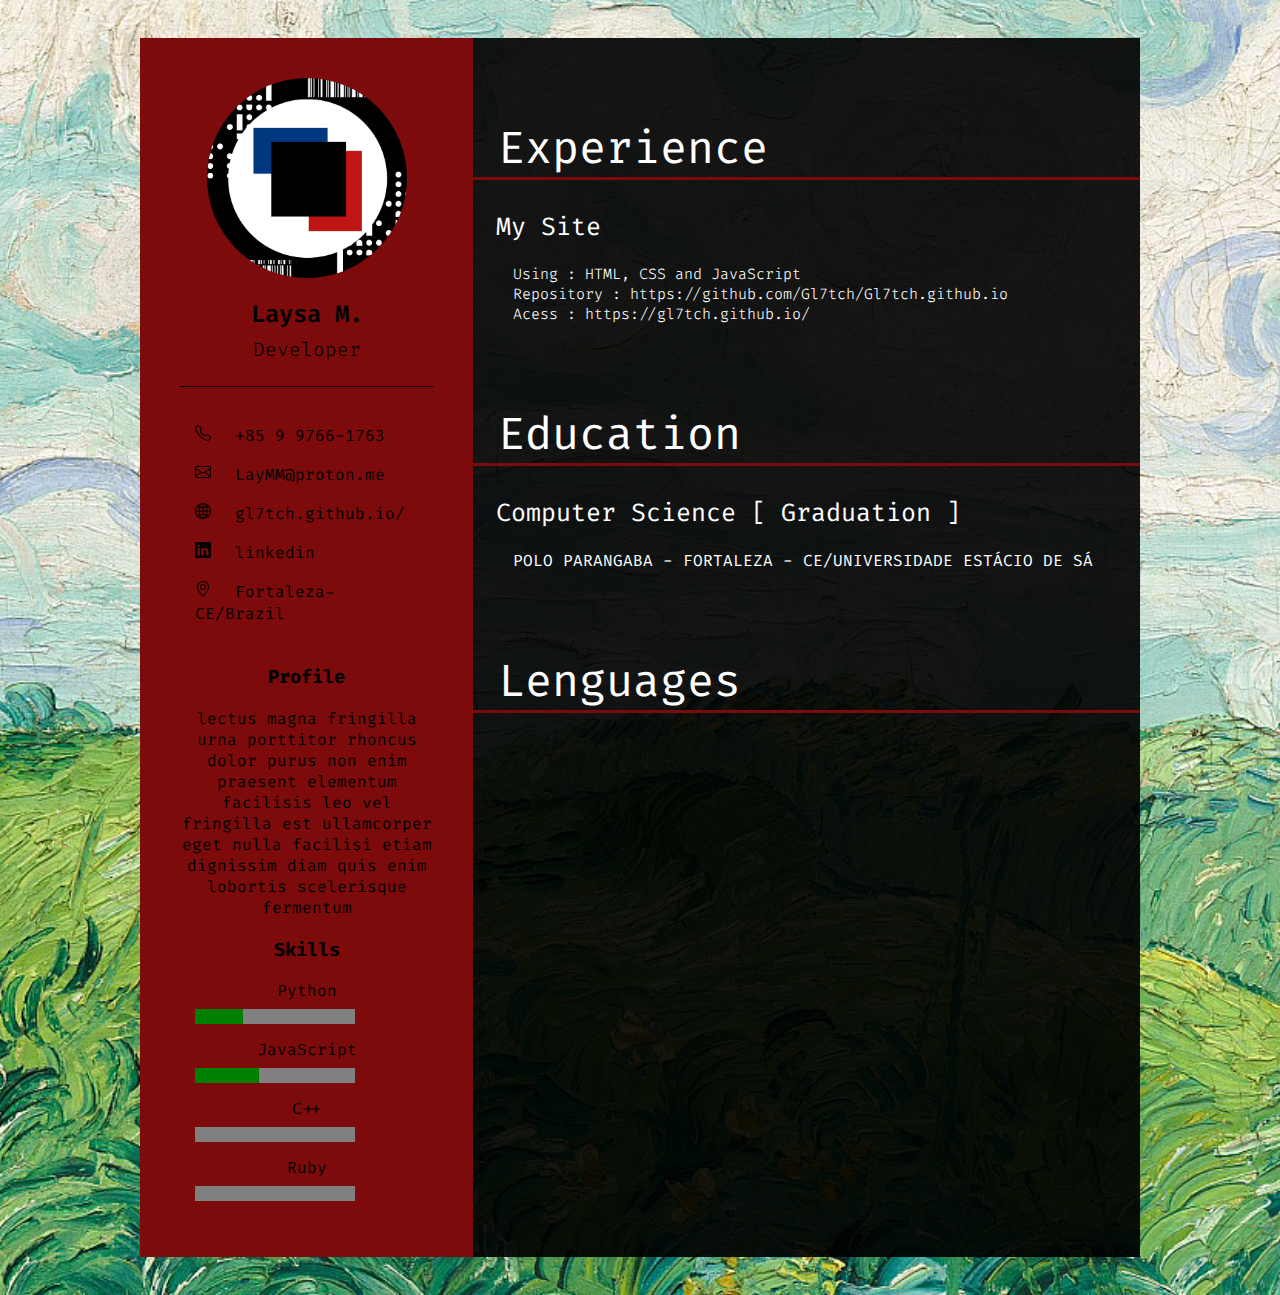
==== CV/curriculum.html @ d214e50e "first commit" ====
<!DOCTYPE html>
<html lang="en">
<head>
    <meta charset="UTF-8">
    <meta http-equiv="X-UA-Compatible" content="IE=edge">
    <meta name="viewport" content="width=device-width, initial-scale=1.0">
    <title>Curriculum</title>

    <link rel="preconnect" href="https://fonts.googleapis.com">
  <link rel="preconnect" href="https://fonts.gstatic.com" crossorigin>
  <link rel="preconnect" href="https://fonts.googleapis.com">
  <link rel="preconnect" href="https://fonts.gstatic.com" crossorigin>
  <link href="https://fonts.googleapis.com/css2?family=Fira+Code:wght@300;400;500;600;700&display=swap" rel="stylesheet">  

  <link rel="stylesheet" href="CSS/Components/contacts.css">
</head>
<body>
    <div class="container">
        <div class="leftSide">
            <div class="profileText">
                <div class="img">
                    <img src="assets/img/logo.png">
                </div>
                <h2>Laysa M.<br><span>Developer</span></h2>
            </div>
            <div class="contactInfo">
                <ul>
                    <li>
                        <spam class="icon">
                            <svg xmlns="http://www.w3.org/2000/svg" width="16" height="16" fill="currentColor" class="bi bi-telephone" viewBox="0 0 16 16">
                                <path d="M3.654 1.328a.678.678 0 0 0-1.015-.063L1.605 2.3c-.483.484-.661 1.169-.45 1.77a17.568 17.568 0 0 0 4.168 6.608 17.569 17.569 0 0 0 6.608 4.168c.601.211 1.286.033 1.77-.45l1.034-1.034a.678.678 0 0 0-.063-1.015l-2.307-1.794a.678.678 0 0 0-.58-.122l-2.19.547a1.745 1.745 0 0 1-1.657-.459L5.482 8.062a1.745 1.745 0 0 1-.46-1.657l.548-2.19a.678.678 0 0 0-.122-.58L3.654 1.328zM1.884.511a1.745 1.745 0 0 1 2.612.163L6.29 2.98c.329.423.445.974.315 1.494l-.547 2.19a.678.678 0 0 0 .178.643l2.457 2.457a.678.678 0 0 0 .644.178l2.189-.547a1.745 1.745 0 0 1 1.494.315l2.306 1.794c.829.645.905 1.87.163 2.611l-1.034 1.034c-.74.74-1.846 1.065-2.877.702a18.634 18.634 0 0 1-7.01-4.42 18.634 18.634 0 0 1-4.42-7.009c-.362-1.03-.037-2.137.703-2.877L1.885.511z"/>
                            </svg></spam>
                        <spam class="text">+85 9 9766-1763</spam>
                    </li>
                    <li>
                        <spam class="icon">
                            <svg xmlns="http://www.w3.org/2000/svg" width="16" height="16" fill="currentColor" class="bi bi-envelope" viewBox="0 0 16 16">
                                <path d="M0 4a2 2 0 0 1 2-2h12a2 2 0 0 1 2 2v8a2 2 0 0 1-2 2H2a2 2 0 0 1-2-2V4Zm2-1a1 1 0 0 0-1 1v.217l7 4.2 7-4.2V4a1 1 0 0 0-1-1H2Zm13 2.383-4.708 2.825L15 11.105V5.383Zm-.034 6.876-5.64-3.471L8 9.583l-1.326-.795-5.64 3.47A1 1 0 0 0 2 13h12a1 1 0 0 0 .966-.741ZM1 11.105l4.708-2.897L1 5.383v5.722Z"/>
                            </svg>
                        </spam>
                        <spam class="text">LayMM@proton.me</spam>
                    </li>
                    <li>
                        <spam class="icon">
                            <svg xmlns="http://www.w3.org/2000/svg" width="16" height="16" fill="currentColor" class="bi bi-globe2" viewBox="0 0 16 16">
                                <path d="M0 8a8 8 0 1 1 16 0A8 8 0 0 1 0 8zm7.5-6.923c-.67.204-1.335.82-1.887 1.855-.143.268-.276.56-.395.872.705.157 1.472.257 2.282.287V1.077zM4.249 3.539c.142-.384.304-.744.481-1.078a6.7 6.7 0 0 1 .597-.933A7.01 7.01 0 0 0 3.051 3.05c.362.184.763.349 1.198.49zM3.509 7.5c.036-1.07.188-2.087.436-3.008a9.124 9.124 0 0 1-1.565-.667A6.964 6.964 0 0 0 1.018 7.5h2.49zm1.4-2.741a12.344 12.344 0 0 0-.4 2.741H7.5V5.091c-.91-.03-1.783-.145-2.591-.332zM8.5 5.09V7.5h2.99a12.342 12.342 0 0 0-.399-2.741c-.808.187-1.681.301-2.591.332zM4.51 8.5c.035.987.176 1.914.399 2.741A13.612 13.612 0 0 1 7.5 10.91V8.5H4.51zm3.99 0v2.409c.91.03 1.783.145 2.591.332.223-.827.364-1.754.4-2.741H8.5zm-3.282 3.696c.12.312.252.604.395.872.552 1.035 1.218 1.65 1.887 1.855V11.91c-.81.03-1.577.13-2.282.287zm.11 2.276a6.696 6.696 0 0 1-.598-.933 8.853 8.853 0 0 1-.481-1.079 8.38 8.38 0 0 0-1.198.49 7.01 7.01 0 0 0 2.276 1.522zm-1.383-2.964A13.36 13.36 0 0 1 3.508 8.5h-2.49a6.963 6.963 0 0 0 1.362 3.675c.47-.258.995-.482 1.565-.667zm6.728 2.964a7.009 7.009 0 0 0 2.275-1.521 8.376 8.376 0 0 0-1.197-.49 8.853 8.853 0 0 1-.481 1.078 6.688 6.688 0 0 1-.597.933zM8.5 11.909v3.014c.67-.204 1.335-.82 1.887-1.855.143-.268.276-.56.395-.872A12.63 12.63 0 0 0 8.5 11.91zm3.555-.401c.57.185 1.095.409 1.565.667A6.963 6.963 0 0 0 14.982 8.5h-2.49a13.36 13.36 0 0 1-.437 3.008zM14.982 7.5a6.963 6.963 0 0 0-1.362-3.675c-.47.258-.995.482-1.565.667.248.92.4 1.938.437 3.008h2.49zM11.27 2.461c.177.334.339.694.482 1.078a8.368 8.368 0 0 0 1.196-.49 7.01 7.01 0 0 0-2.275-1.52c.218.283.418.597.597.932zm-.488 1.343a7.765 7.765 0 0 0-.395-.872C9.835 1.897 9.17 1.282 8.5 1.077V4.09c.81-.03 1.577-.13 2.282-.287z"/>
                            </svg>
                        </spam>
                        <spam class="text">gl7tch.github.io/</spam>
                    </li>
                    <li>
                        <spam class="icon">
                            <svg xmlns="http://www.w3.org/2000/svg" width="16" height="16" fill="currentColor" class="bi bi-linkedin" viewBox="0 0 16 16">
                                <path d="M0 1.146C0 .513.526 0 1.175 0h13.65C15.474 0 16 .513 16 1.146v13.708c0 .633-.526 1.146-1.175 1.146H1.175C.526 16 0 15.487 0 14.854V1.146zm4.943 12.248V6.169H2.542v7.225h2.401zm-1.2-8.212c.837 0 1.358-.554 1.358-1.248-.015-.709-.52-1.248-1.342-1.248-.822 0-1.359.54-1.359 1.248 0 .694.521 1.248 1.327 1.248h.016zm4.908 8.212V9.359c0-.216.016-.432.08-.586.173-.431.568-.878 1.232-.878.869 0 1.216.662 1.216 1.634v3.865h2.401V9.25c0-2.22-1.184-3.252-2.764-3.252-1.274 0-1.845.7-2.165 1.193v.025h-.016a5.54 5.54 0 0 1 .016-.025V6.169h-2.4c.03.678 0 7.225 0 7.225h2.4z"/>
                            </svg>
                        </spam>
                        <spam class="text">linkedin</spam>
                    </li>
                    <li>
                        <spam class="icon">
                            <svg xmlns="http://www.w3.org/2000/svg" width="16" height="16" fill="currentColor" class="bi bi-geo-alt" viewBox="0 0 16 16">
                                <path d="M12.166 8.94c-.524 1.062-1.234 2.12-1.96 3.07A31.493 31.493 0 0 1 8 14.58a31.481 31.481 0 0 1-2.206-2.57c-.726-.95-1.436-2.008-1.96-3.07C3.304 7.867 3 6.862 3 6a5 5 0 0 1 10 0c0 .862-.305 1.867-.834 2.94zM8 16s6-5.686 6-10A6 6 0 0 0 2 6c0 4.314 6 10 6 10z"/>
                                <path d="M8 8a2 2 0 1 1 0-4 2 2 0 0 1 0 4zm0 1a3 3 0 1 0 0-6 3 3 0 0 0 0 6z"/>
                            </svg>
                        </spam>
                        <spam class="text">Fortaleza-CE/Brazil</spam>
                    </li>
                </ul>
            </div>
            <div class="profile">
                <h3>Profile</h3>
                <p>lectus magna fringilla urna porttitor rhoncus dolor purus non enim praesent elementum facilisis
                     leo vel fringilla est ullamcorper eget nulla facilisi etiam dignissim diam quis enim lobortis 
                     scelerisque fermentum</p>
            </div>
            <div class="skills">
                <h3>Skills</h3>
                <ul>
                    <li>
                        <span class="text">Python</span>
                        <progress class="bar" max="100" value="30">70%</progress>
                    </li>
                    <li>
                        <span class="text">JavaScript</span>
                        <progress class="bar" max="100" value="40">70%</progress>
                    </li>
                    <li>
                        <span class="text">C++</span>
                        <progress class="bar" max="100" value="0">70%</progress>
                    </li>
                    <li>
                        <span class="text">Ruby</span>
                            <progress class="bar" max="100" value="0">70%</progress>
                        </spam>
                    </li>
                </ul>
            </div>
        </div>
        <div class="rightSide">
            <div class="experience">
                <h1>Experience</h1>
                <div class="list">
                    <h2>My Site</h2>
                    <ul>
                      <li>Using : HTML, CSS and JavaScript</li>
                      <li>Repository : https://github.com/Gl7tch/Gl7tch.github.io</li>
                      <li>Acess : https://gl7tch.github.io/</li>
                    </ul>
                </div>
            </div>
            <div class="education">
                <h1>Education</h1>
                <div class="list">
                    <h2>Computer Science [ Graduation ]</h2>
                    <ul>
                      <li>POLO PARANGABA - FORTALEZA - CE/UNIVERSIDADE ESTÁCIO DE SÁ</li>
                    </ul>
            </div>
            <div class="lenguanges">
                <h1>Lenguages</h1>
        </div>
    </div>
</body>
</html>
---- CV/CSS/Components/contacts.css ----
:root{
    --color-black: #000000;
    --color-gray: #181818;
    --color-red: #7D0B0B;
    --color-blue: #0B163C;
    --color-white: #ffffff;
 }
 body{
    background-image: url(../../assets/img/i03_v1.png);
    background-repeat: no-repeat;
    background-size: 100%;
    display: flex;
    justify-content: center;
    align-items: center;
    min-height: 100vh;
    font-family: Fira Code,Regular;
}
.container{
    position: relative;
    max-width: 1000px;
    min-height: 1000px;
    margin: 30px;
    background-color: rgba(0, 0, 0, 0.70);
    display: grid;
    grid-template-columns: 1fr 2fr;
}
.container .leftSide{
    position: relative;
    background-color: var(--color-red);
    padding: 40px;
}
.profileText{
    position: relative;
    display: flex;
    flex-direction: column;
    align-items: center;
    border-bottom: 1px solid var(--color-black);
}
.profileText .img{
    position: relative;
    width: 200px;
    height: 200px;
    border-radius: 50%;
    overflow: hidden;
}
.profileText .img img{
    position: absolute;
    top: 0;
    left: 0;
    width: 100%;
    height: 100%;
    object-fit: cover;
}
.profileText h2{
    color: var(--color-black);
    font-size: 1.5em;
    margin-top: 20px;
    text-align: center;
    font-weight: 600;
    line-height: 1.4em;
}
.profileText h2 span{
    font-size: 0.8em;
    font-weight: 300;
}
.contactInfo{
    padding-top: 20px;
}
.contactInfo ul{
    position: relative;
    padding: 0px 15px;
}
.contactInfo ul li{
    position: relative;
    list-style: none;
    margin: 15px 0;
    cursor: pointer;
}
.contactInfo ul li .icon {
    display: inline-block;
    width: 30px;
    font-size: 18px;
}
.profile{
    text-align: center;
    margin-top: 40px;
}
.skills{
    text-align: center;
}
.skills ul{
    padding: 0px 15px;
}
.skills ul li{
    list-style: none;
    display: flex;
    flex-direction: column;
    justify-content: space-between;
    margin: 15px 0px;
}
.skills .bar{
    position: relative;
    background-color: var(--color-gray);
    border: 0px solid var(--color-black);
    height: 15px;
    margin-top: 8px;
}
.bar::-webkit-progress-bar,
.bar::-moz-progress-bar{
   background-color: var(--color-black);
 }
.container .rightSide{
    position: relative;
    color: var(--color-white);
    background-color: rgba(0, 0, 0, 0.70);
}
.rightSide h1{
    font-weight: 400;
    font-size: 45px;
    padding-left: 25px;
    padding-top: 50px;
    border-bottom: 3px solid var(--color-red);
}
.rightSide h2{
    font-weight: 400;
    padding: 0px 23px;
    font-size: 25px;
}
.experience ul li{
    list-style: none;
    font-weight: 100;
    font-size: 15px;
}
.education ul li{
    list-style: none;
}
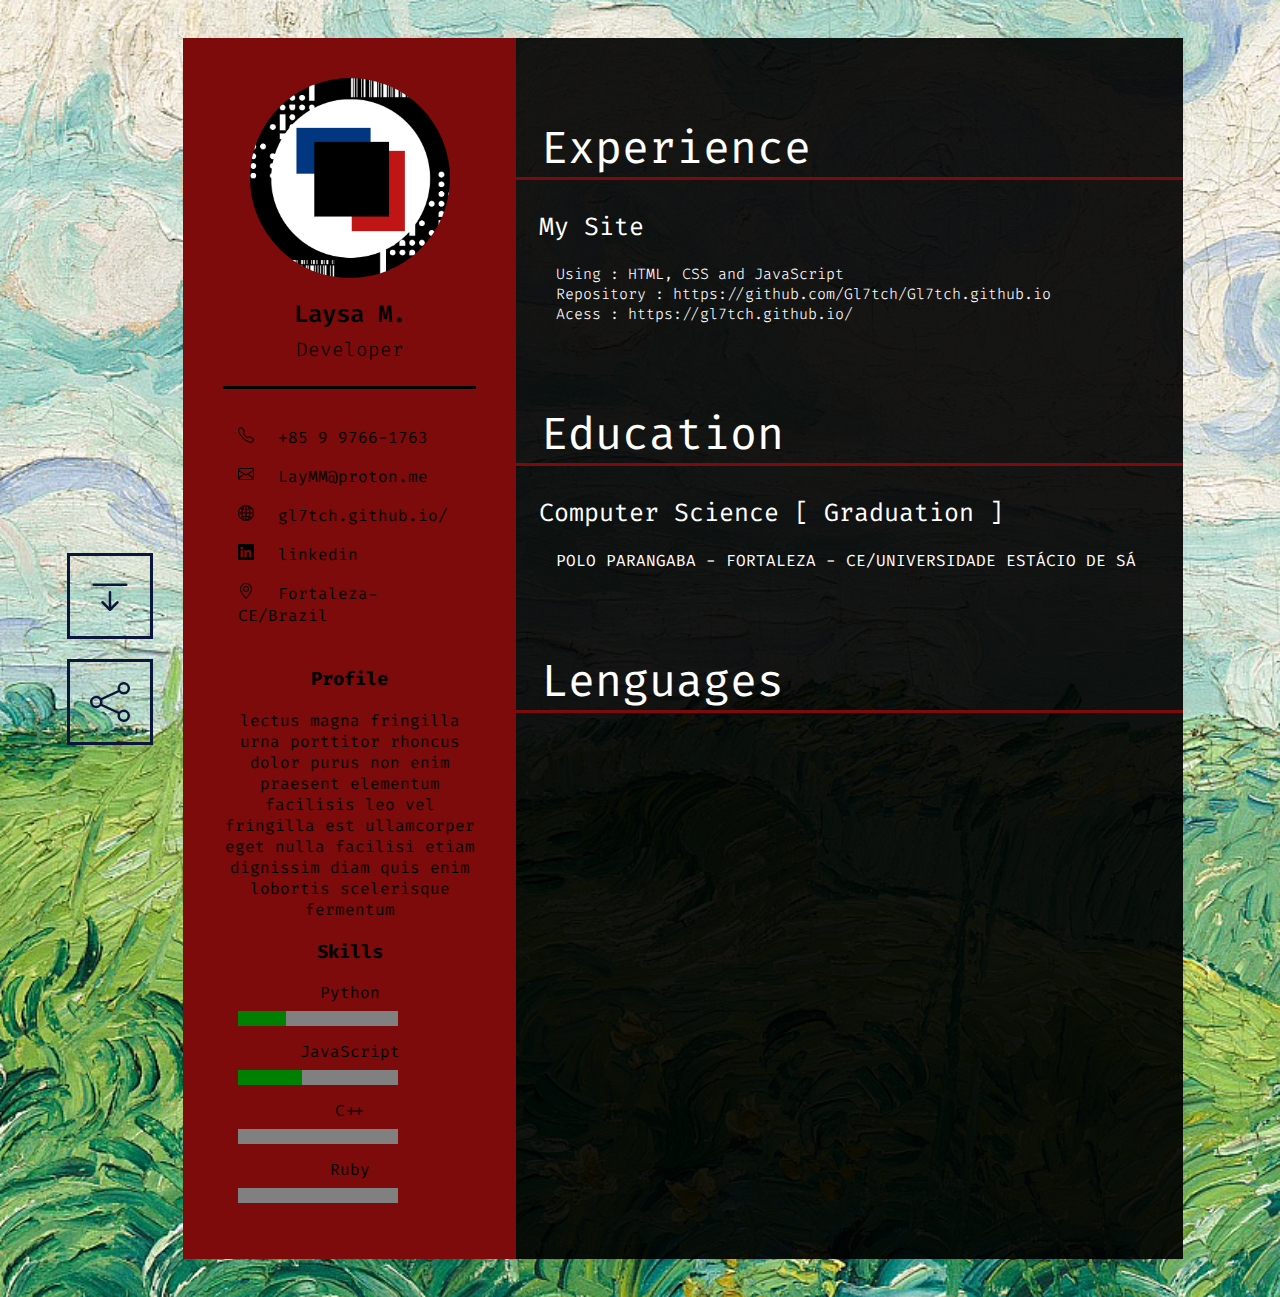
==== commit 6481dd5a: "third commit" ====
--- a/CV/curriculum.html
+++ b/CV/curriculum.html
@@ -15,6 +15,18 @@
   <link rel="stylesheet" href="CSS/Components/contacts.css">
 </head>
 <body>
+    <div class="btns">
+        <a class="btn" href="" download="">
+            <svg xmlns="http://www.w3.org/2000/svg" width="40" height="40" fill="currentColor" class="bi bi-arrow-bar-down" viewBox="0 0 16 16">
+                <path fill-rule="evenodd" d="M1 3.5a.5.5 0 0 1 .5-.5h13a.5.5 0 0 1 0 1h-13a.5.5 0 0 1-.5-.5zM8 6a.5.5 0 0 1 .5.5v5.793l2.146-2.147a.5.5 0 0 1 .708.708l-3 3a.5.5 0 0 1-.708 0l-3-3a.5.5 0 0 1 .708-.708L7.5 12.293V6.5A.5.5 0 0 1 8 6z"/>
+              </svg>
+        </a>
+        <a class="btn" href="">
+            <svg xmlns="http://www.w3.org/2000/svg" width="40" height="40" fill="currentColor" class="bi bi-share" viewBox="0 0 16 16">
+                <path d="M13.5 1a1.5 1.5 0 1 0 0 3 1.5 1.5 0 0 0 0-3zM11 2.5a2.5 2.5 0 1 1 .603 1.628l-6.718 3.12a2.499 2.499 0 0 1 0 1.504l6.718 3.12a2.5 2.5 0 1 1-.488.876l-6.718-3.12a2.5 2.5 0 1 1 0-3.256l6.718-3.12A2.5 2.5 0 0 1 11 2.5zm-8.5 4a1.5 1.5 0 1 0 0 3 1.5 1.5 0 0 0 0-3zm11 5.5a1.5 1.5 0 1 0 0 3 1.5 1.5 0 0 0 0-3z"/>
+              </svg>
+        </a>
+    </div>
     <div class="container">
         <div class="leftSide">
             <div class="profileText">
--- a/CV/CSS/Components/contacts.css
+++ b/CV/CSS/Components/contacts.css
@@ -7,13 +7,44 @@
  }
  body{
     background-image: url(../../assets/img/i03_v1.png);
-    background-repeat: no-repeat;
+    background-repeat: repeat;
     background-size: 100%;
     display: flex;
     justify-content: center;
     align-items: center;
     min-height: 100vh;
     font-family: Fira Code,Regular;
+}
+.btn{
+    display: flex;
+    justify-content: center;
+    position: relative;
+    padding: 20px;
+    margin: 20px 0px;
+    color: var(--color-blue);
+    border: 3px solid var(--color-blue);
+    text-decoration: none;
+    overflow: hidden;
+    cursor: pointer;
+}
+.btn::before{
+    content: "";
+    width: 100%;
+    height: 100%;
+    position: absolute;
+    background: var(--color-red);
+    transition: all .5s;
+    z-index: -1;
+  }
+.btn::before{
+    width: 0;
+    height: 100%;
+  
+    top: 0%;
+    left: 0%;
+  }
+.btn:hover::before{
+    width: 100%;
 }
 .container{
     position: relative;
@@ -34,7 +65,7 @@
     display: flex;
     flex-direction: column;
     align-items: center;
-    border-bottom: 1px solid var(--color-black);
+    border-bottom: 3px solid var(--color-black);
 }
 .profileText .img{
     position: relative;
@@ -134,3 +165,22 @@
 .education ul li{
     list-style: none;
 }
+@media screen and (max-width: 1000px){
+    .container{
+        margin: 10px;
+        grid-template-columns: repeat(1,1fr);
+    }
+    .btns{
+        display: flex;
+        flex-direction: row;
+        align-items: flex-end;
+        margin: 20px;
+        position: absolute;
+        bottom: -1390px;
+        overflow: auto;
+        z-index: 1;
+    }
+    .btn{
+        margin: 20px;
+    }
+}
